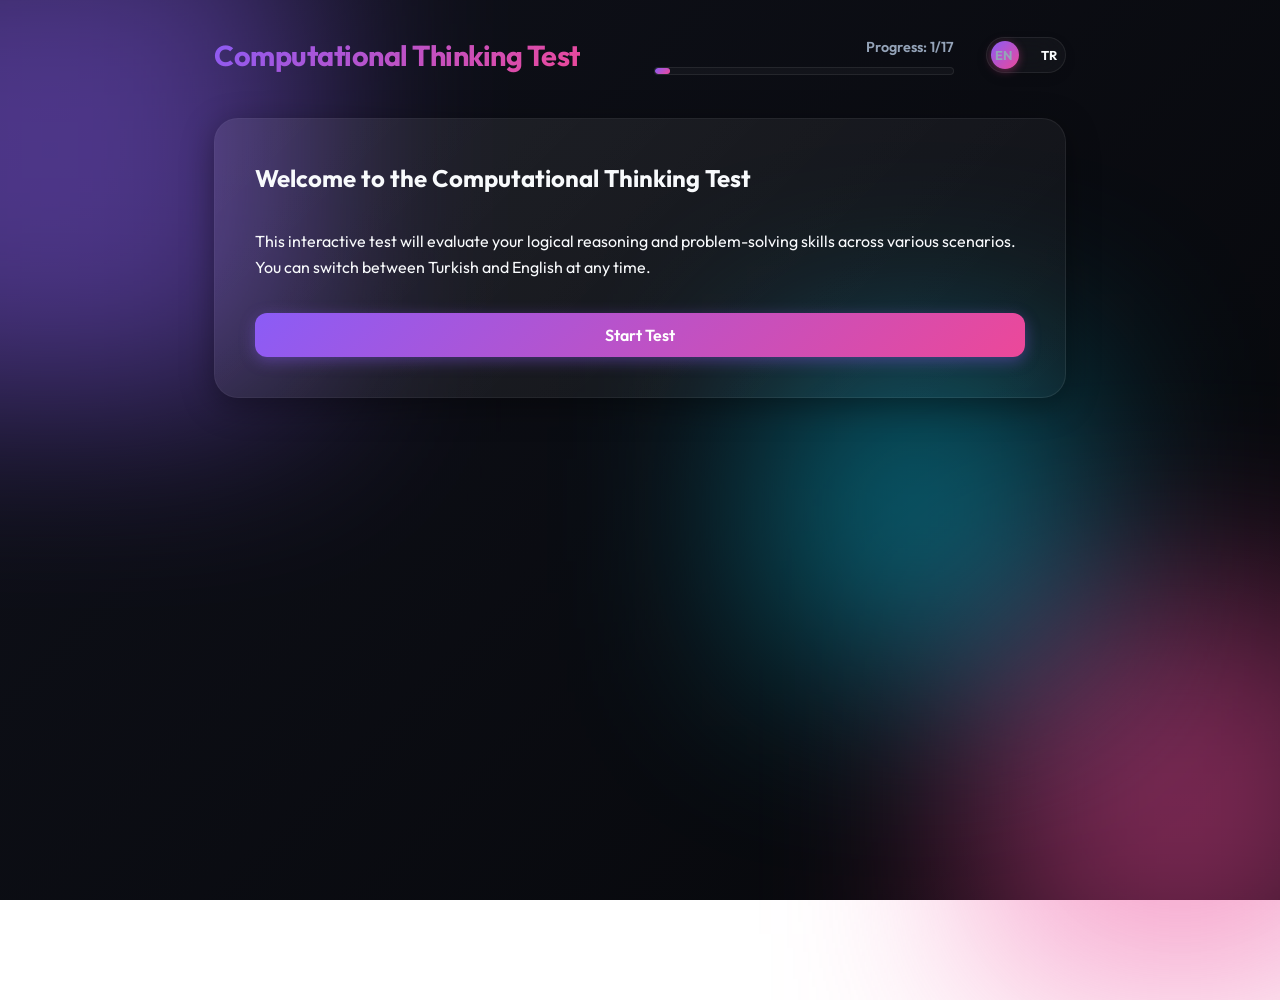
==== index.html @ 3e745f68 "Initial commit: Bilingual Computational Thinking Test Application" ====
<!DOCTYPE html>
<html lang="en">
<head>
  <meta charset="UTF-8">
  <meta name="viewport" content="width=device-width, initial-scale=1.0">
  <title>Computational Thinking Test</title>
  <meta name="description" content="Interactive bilingual Computational Thinking Test for students.">
  <link rel="preconnect" href="https://fonts.googleapis.com">
  <link rel="preconnect" href="https://fonts.gstatic.com" crossorigin>
  <link href="https://fonts.googleapis.com/css2?family=Outfit:wght@300;400;600;700&display=swap" rel="stylesheet">
  <link rel="stylesheet" href="styles.css">
</head>
<body>
  
  <div class="background-blob shape-1"></div>
  <div class="background-blob shape-2"></div>
  <div class="background-blob shape-3"></div>

  <main class="app-container">
    <header class="app-header">
      <h1 id="site-title">Computational Thinking Test</h1>
      
      <div class="header-controls">
        <div class="progress-bar-container">
          <div class="progress-info">
            <span id="progress-text">Progress: 1/17</span>
          </div>
          <div class="progress-bar">
            <div id="progress-fill" class="progress-fill"></div>
          </div>
        </div>

        <div class="lang-toggle">
          <input type="checkbox" id="language-switch" class="lang-checkbox">
          <label for="language-switch" class="lang-label">
            <span class="lang-en">EN</span>
            <span class="lang-tr">TR</span>
            <span class="lang-slider"></span>
          </label>
        </div>
      </div>
    </header>

    <section id="welcome-screen" class="view-section active">
      <div class="glass-card welcome-card">
        <h2 id="welcome-title">Welcome to the Computational Thinking Test</h2>
        <p id="welcome-desc">This interactive test will evaluate your logical reasoning and problem-solving skills across various scenarios. You can switch between Turkish and English at any time.</p>
        <button id="start-btn" class="btn primary-btn">Start Test</button>
      </div>
    </section>

    <section id="quiz-screen" class="view-section hidden">
      <div class="glass-card question-card">
        <div id="images-container" class="images-container">
          <!-- Images injected here dynamically -->
        </div>
        
        <div id="question-text" class="question-text">
          <!-- Text injected here dynamically -->
        </div>

        <div id="options-container" class="options-container">
          <!-- Options injected here dynamically -->
        </div>

        <div class="card-footer">
          <button id="prev-btn" class="btn secondary-btn" disabled>Previous</button>
          <button id="next-btn" class="btn primary-btn">Next</button>
          <button id="finish-btn" class="btn success-btn hidden">Finish Test</button>
        </div>
      </div>
    </section>

    <section id="results-screen" class="view-section hidden">
      <div class="glass-card results-card">
        <h2 id="results-title">Test Complete!</h2>
        <div class="score-circle">
          <span id="score-value">0</span>
          <span class="score-total" id="score-out-of">/ 17</span>
        </div>
        <p id="results-message">Great job completing the test.</p>
        <button id="restart-btn" class="btn primary-btn">Restart Test</button>
      </div>
    </section>

  </main>

  <script type="module" src="app.js"></script>
</body>
</html>
---- styles.css ----
:root {
  --bg-dark: #090a0f;
  --bg-gradient: linear-gradient(135deg, #0f111a 0%, #06070a 100%);
  --text-main: #f8fafc;
  --text-dim: #94a3b8;
  
  /* Primary HSL Gradients */
  --primary-gradient: linear-gradient(135deg, #8b5cf6, #ec4899);
  --success-gradient: linear-gradient(135deg, #10b981, #059669);
  --hover-primary: linear-gradient(135deg, #9f75ff, #f462a6);

  /* Glassmorphism Variables */
  --glass-bg: rgba(255, 255, 255, 0.03);
  --glass-border: rgba(255, 255, 255, 0.08);
  --glass-blur: blur(16px);
  --glass-shadow: 0 8px 32px 0 rgba(0, 0, 0, 0.37);

  /* Font */
  --font-family: 'Outfit', sans-serif;
  --transition: all 0.3s cubic-bezier(0.25, 0.8, 0.25, 1);
}

* {
  margin: 0;
  padding: 0;
  box-sizing: border-box;
}

body {
  font-family: var(--font-family);
  background: var(--bg-gradient);
  background-attachment: fixed;
  color: var(--text-main);
  min-height: 100vh;
  overflow-x: hidden;
  position: relative;
  line-height: 1.6;
}

/* Background Animated Blobs */
.background-blob {
  position: absolute;
  filter: blur(100px);
  z-index: -1;
  opacity: 0.5;
  animation: float 20s infinite alternate;
}

.shape-1 {
  width: 500px;
  height: 500px;
  background: #8b5cf6;
  top: -100px;
  left: -200px;
}

.shape-2 {
  width: 400px;
  height: 400px;
  background: #ec4899;
  bottom: -100px;
  right: -100px;
  animation-delay: -5s;
}

.shape-3 {
  width: 300px;
  height: 300px;
  background: #06b6d4;
  top: 40%;
  left: 60%;
  animation-delay: -10s;
}

@keyframes float {
  0% { transform: translate(0, 0) scale(1); }
  50% { transform: translate(50px, 30px) scale(1.1); }
  100% { transform: translate(-30px, 60px) scale(0.9); }
}

/* Layout container */
.app-container {
  max-width: 900px;
  margin: 0 auto;
  padding: 2rem 1.5rem;
  display: flex;
  flex-direction: column;
  min-height: 100vh;
}

/* Header */
.app-header {
  display: flex;
  flex-wrap: wrap;
  justify-content: space-between;
  align-items: center;
  margin-bottom: 2.5rem;
  gap: 1.5rem;
}

h1#site-title {
  font-size: 1.8rem;
  font-weight: 700;
  background: var(--primary-gradient);
  -webkit-background-clip: text;
  -webkit-text-fill-color: transparent;
  letter-spacing: -0.5px;
}

.header-controls {
  display: flex;
  align-items: center;
  gap: 2rem;
  flex-grow: 1;
  justify-content: flex-end;
}

/* Progress Bar */
.progress-bar-container {
  flex-grow: 1;
  max-width: 300px;
}

.progress-info {
  font-size: 0.9rem;
  color: var(--text-dim);
  margin-bottom: 0.5rem;
  font-weight: 600;
  text-align: right;
}

.progress-bar {
  height: 8px;
  background: var(--glass-bg);
  border: 1px solid var(--glass-border);
  border-radius: 4px;
  overflow: hidden;
}

.progress-fill {
  height: 100%;
  background: var(--primary-gradient);
  width: 5%;
  transition: width 0.5s ease-out;
  border-radius: 4px;
}

/* Toggle Switch for Language */
.lang-toggle {
  position: relative;
}

.lang-checkbox {
  opacity: 0;
  position: absolute;
}

.lang-label {
  display: flex;
  align-items: center;
  justify-content: space-between;
  width: 80px;
  height: 36px;
  background: var(--glass-bg);
  border: 1px solid var(--glass-border);
  border-radius: 20px;
  position: relative;
  cursor: pointer;
  padding: 0 8px;
  font-size: 0.8rem;
  font-weight: 700;
  color: var(--text-dim);
  backdrop-filter: var(--glass-blur);
  box-shadow: 0 4px 12px rgba(0,0,0,0.1);
  transition: var(--transition);
}

.lang-label:hover {
  border-color: rgba(255,255,255,0.2);
}

.lang-slider {
  position: absolute;
  top: 3px;
  left: 4px;
  width: 28px;
  height: 28px;
  background: var(--primary-gradient);
  border-radius: 50%;
  transition: 0.3s transform cubic-bezier(0.25, 0.8, 0.25, 1);
  box-shadow: 0 2px 8px rgba(236, 72, 153, 0.4);
}

.lang-checkbox:checked + .lang-label .lang-slider {
  transform: translateX(42px);
}

.lang-checkbox:checked + .lang-label .lang-en {
  color: var(--text-main);
  z-index: 10;
}

.lang-checkbox:not(:checked) + .lang-label .lang-tr {
  color: var(--text-main);
  z-index: 10;
}

.lang-tr, .lang-en {
  z-index: 1;
  transition: 0.3s color;
}

/* Glassmorphism Cards */
.glass-card {
  background: var(--glass-bg);
  backdrop-filter: var(--glass-blur);
  -webkit-backdrop-filter: var(--glass-blur);
  border: 1px solid var(--glass-border);
  border-radius: 24px;
  padding: 2.5rem;
  box-shadow: var(--glass-shadow);
  position: relative;
  overflow: hidden;
  display: flex;
  flex-direction: column;
  gap: 2rem;
}

.glass-card::before {
  content: '';
  position: absolute;
  top: 0;
  left: 0;
  width: 100%;
  height: 100%;
  background: linear-gradient(135deg, rgba(255,255,255,0.05) 0%, rgba(255,255,255,0) 100%);
  pointer-events: none;
  z-index: -1;
}

/* Typography styles */
.question-text {
  font-size: 1.15rem;
  font-weight: 400;
  color: var(--text-main);
  margin-bottom: 1rem;
}

.question-text strong, .question-text b {
  font-weight: 700;
  color: #fff;
  display: block;
  margin-top: 1rem;
}

/* Data Table Styling within Questions */
.data-table {
  width: 100%;
  border-collapse: separate;
  border-spacing: 0;
  margin: 1.5rem 0;
  border-radius: 12px;
  overflow: hidden;
  border: 1px solid var(--glass-border);
}

.data-table th, .data-table td {
  padding: 12px 16px;
  text-align: left;
  border-bottom: 1px solid rgba(255,255,255,0.05);
  background: rgba(0,0,0,0.2);
}

.data-table th {
  background: rgba(255,255,255,0.05);
  font-weight: 600;
  color: #fff;
}

.data-table tr:last-child td {
  border-bottom: none;
}

/* Images Container */
.images-container {
  display: flex;
  flex-wrap: wrap;
  gap: 1rem;
  justify-content: center;
  align-items: center;
}

.images-container img {
  max-width: 100%;
  height: auto;
  border-radius: 12px;
  box-shadow: 0 4px 20px rgba(0,0,0,0.3);
  border: 1px solid var(--glass-border);
  background: rgba(255,255,255,0.8); /* Ensures contrast for possible transparent PNGs */
  padding: 5px;
  max-height: 250px;
  object-fit: contain;
}

/* Buttons */
.btn {
  padding: 12px 28px;
  font-size: 1rem;
  font-weight: 600;
  border-radius: 12px;
  border: none;
  cursor: pointer;
  font-family: var(--font-family);
  transition: var(--transition);
  display: inline-flex;
  align-items: center;
  justify-content: center;
  gap: 8px;
}

.primary-btn {
  background: var(--primary-gradient);
  color: #fff;
  box-shadow: 0 4px 15px rgba(139, 92, 246, 0.4);
}

.primary-btn:hover:not(:disabled) {
  transform: translateY(-2px);
  box-shadow: 0 8px 25px rgba(139, 92, 246, 0.6);
  background: var(--hover-primary);
}

.secondary-btn {
  background: rgba(255,255,255,0.05);
  color: var(--text-main);
  border: 1px solid rgba(255,255,255,0.1);
}

.secondary-btn:hover:not(:disabled) {
  background: rgba(255,255,255,0.1);
  transform: translateY(-2px);
}

.success-btn {
  background: var(--success-gradient);
  color: #fff;
  box-shadow: 0 4px 15px rgba(16, 185, 129, 0.4);
}

.success-btn:hover:not(:disabled) {
  transform: translateY(-2px);
  box-shadow: 0 8px 25px rgba(16, 185, 129, 0.6);
}

.btn:disabled {
  opacity: 0.5;
  cursor: not-allowed;
}

/* Options */
.options-container {
  display: flex;
  flex-direction: column;
  gap: 1rem;
}

.option-btn {
  background: rgba(255,255,255,0.02);
  border: 1px solid rgba(255,255,255,0.1);
  padding: 16px 20px;
  border-radius: 12px;
  text-align: left;
  font-size: 1.05rem;
  color: var(--text-main);
  cursor: pointer;
  transition: var(--transition);
  position: relative;
  overflow: hidden;
  font-family: var(--font-family);
  display: flex;
  align-items: center;
}

.option-btn:hover {
  background: rgba(255,255,255,0.08);
  border-color: rgba(255,255,255,0.2);
  transform: translateX(4px);
}

.option-btn.selected {
  background: rgba(139, 92, 246, 0.15);
  border-color: #8b5cf6;
  box-shadow: inset 0 0 0 1px #8b5cf6, 0 4px 12px rgba(139, 92, 246, 0.2);
}

.option-btn.selected::before {
  content: '';
  position: absolute;
  left: 0;
  top: 0;
  bottom: 0;
  width: 4px;
  background: var(--primary-gradient);
}

/* Card Footer */
.card-footer {
  display: flex;
  justify-content: space-between;
  margin-top: 1rem;
  border-top: 1px solid var(--glass-border);
  padding-top: 1.5rem;
}

/* Results Screen */
.results-card {
  text-align: center;
  align-items: center;
  padding: 4rem 2rem;
}

#results-title {
  font-size: 2.5rem;
  font-weight: 700;
  margin-bottom: 1rem;
}

.score-circle {
  width: 200px;
  height: 200px;
  border-radius: 50%;
  background: rgba(255,255,255,0.03);
  border: 4px solid #8b5cf6;
  display: flex;
  flex-direction: column;
  justify-content: center;
  align-items: center;
  margin: 1.5rem auto;
  box-shadow: 0 0 30px rgba(139, 92, 246, 0.3), inset 0 0 20px rgba(139, 92, 246, 0.2);
}

#score-value {
  font-size: 4rem;
  font-weight: 700;
  line-height: 1;
  background: var(--primary-gradient);
  -webkit-background-clip: text;
  -webkit-text-fill-color: transparent;
}

.score-total {
  font-size: 1.5rem;
  color: var(--text-dim);
  margin-top: 5px;
}

#results-message {
  font-size: 1.2rem;
  color: var(--text-dim);
  margin-bottom: 2rem;
}

/* View Switching */
.view-section {
  display: none;
  opacity: 0;
  transition: opacity 0.4s ease;
}

.view-section.active {
  display: block;
  opacity: 1;
  animation: fadeIn 0.5s forwards;
}

.hidden {
  display: none !important;
}

@keyframes fadeIn {
  from { opacity: 0; transform: translateY(10px); }
  to { opacity: 1; transform: translateY(0); }
}

@media (max-width: 600px) {
  .app-header {
    flex-direction: column;
    align-items: flex-start;
  }
  
  .header-controls {
    width: 100%;
    justify-content: space-between;
  }
  
  .glass-card {
    padding: 1.5rem;
  }
}
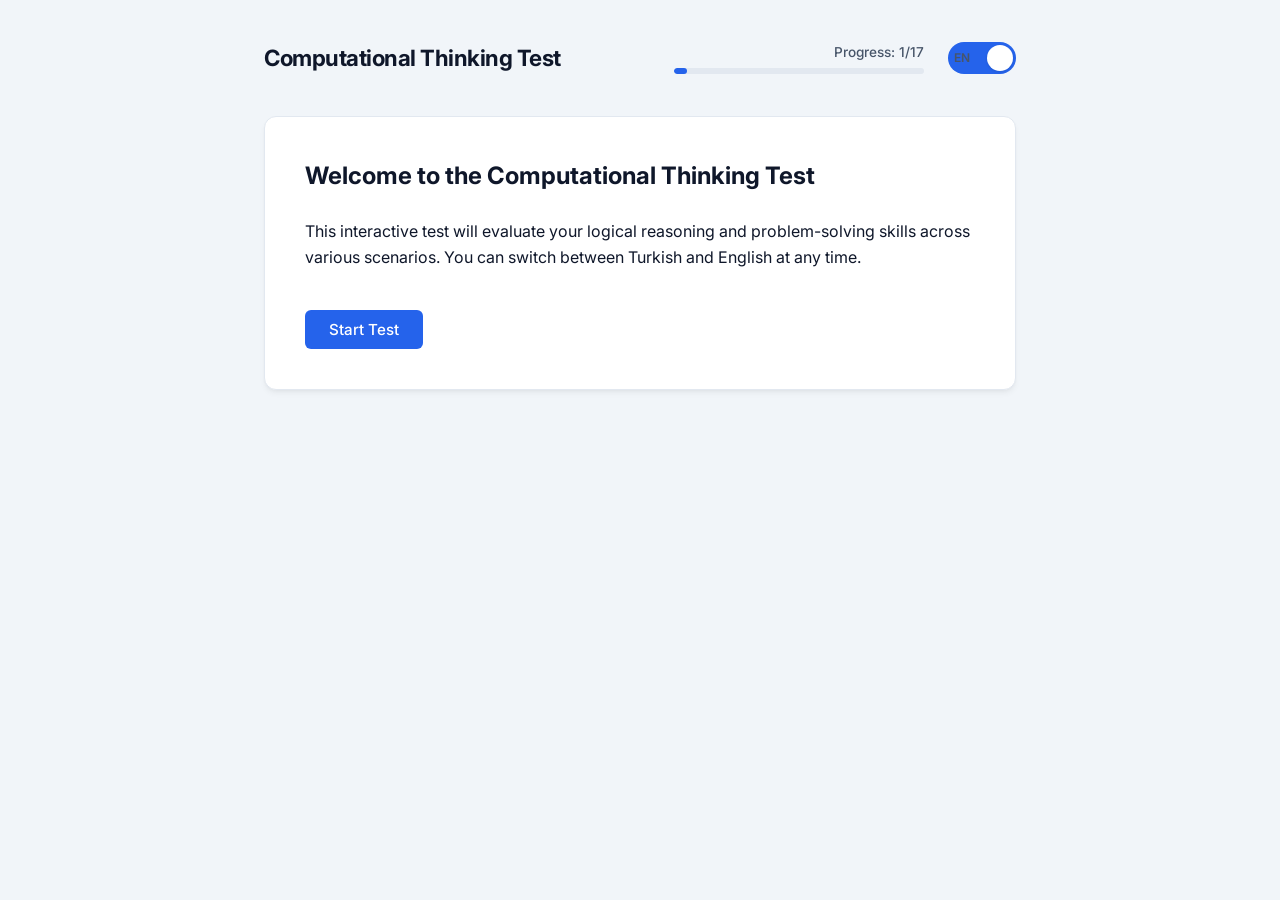
==== commit 26473631: "Fix syntax and CORS issues, update to clean professional design" ====
--- a/index.html
+++ b/index.html
@@ -7,15 +7,11 @@
   <meta name="description" content="Interactive bilingual Computational Thinking Test for students.">
   <link rel="preconnect" href="https://fonts.googleapis.com">
   <link rel="preconnect" href="https://fonts.gstatic.com" crossorigin>
-  <link href="https://fonts.googleapis.com/css2?family=Outfit:wght@300;400;600;700&display=swap" rel="stylesheet">
+  <link href="https://fonts.googleapis.com/css2?family=Inter:wght@400;500;600;700&display=swap" rel="stylesheet">
   <link rel="stylesheet" href="styles.css">
 </head>
 <body>
   
-  <div class="background-blob shape-1"></div>
-  <div class="background-blob shape-2"></div>
-  <div class="background-blob shape-3"></div>
-
   <main class="app-container">
     <header class="app-header">
       <h1 id="site-title">Computational Thinking Test</h1>
@@ -42,15 +38,17 @@
     </header>
 
     <section id="welcome-screen" class="view-section active">
-      <div class="glass-card welcome-card">
+      <div class="solid-card welcome-card">
         <h2 id="welcome-title">Welcome to the Computational Thinking Test</h2>
         <p id="welcome-desc">This interactive test will evaluate your logical reasoning and problem-solving skills across various scenarios. You can switch between Turkish and English at any time.</p>
-        <button id="start-btn" class="btn primary-btn">Start Test</button>
+        <div class="btn-group">
+          <button id="start-btn" class="btn primary-btn">Start Test</button>
+        </div>
       </div>
     </section>
 
     <section id="quiz-screen" class="view-section hidden">
-      <div class="glass-card question-card">
+      <div class="solid-card question-card">
         <div id="images-container" class="images-container">
           <!-- Images injected here dynamically -->
         </div>
@@ -72,19 +70,22 @@
     </section>
 
     <section id="results-screen" class="view-section hidden">
-      <div class="glass-card results-card">
+      <div class="solid-card results-card">
         <h2 id="results-title">Test Complete!</h2>
         <div class="score-circle">
           <span id="score-value">0</span>
           <span class="score-total" id="score-out-of">/ 17</span>
         </div>
         <p id="results-message">Great job completing the test.</p>
-        <button id="restart-btn" class="btn primary-btn">Restart Test</button>
+        <div class="btn-group">
+          <button id="restart-btn" class="btn primary-btn">Restart Test</button>
+        </div>
       </div>
     </section>
 
   </main>
 
-  <script type="module" src="app.js"></script>
+  <script src="data.js"></script>
+  <script src="app.js"></script>
 </body>
 </html>
--- a/styles.css
+++ b/styles.css
@@ -1,23 +1,21 @@
 :root {
-  --bg-dark: #090a0f;
-  --bg-gradient: linear-gradient(135deg, #0f111a 0%, #06070a 100%);
-  --text-main: #f8fafc;
-  --text-dim: #94a3b8;
-  
-  /* Primary HSL Gradients */
-  --primary-gradient: linear-gradient(135deg, #8b5cf6, #ec4899);
-  --success-gradient: linear-gradient(135deg, #10b981, #059669);
-  --hover-primary: linear-gradient(135deg, #9f75ff, #f462a6);
-
-  /* Glassmorphism Variables */
-  --glass-bg: rgba(255, 255, 255, 0.03);
-  --glass-border: rgba(255, 255, 255, 0.08);
-  --glass-blur: blur(16px);
-  --glass-shadow: 0 8px 32px 0 rgba(0, 0, 0, 0.37);
-
-  /* Font */
-  --font-family: 'Outfit', sans-serif;
-  --transition: all 0.3s cubic-bezier(0.25, 0.8, 0.25, 1);
+  --bg-color: #f1f5f9;
+  --bg-elevated: #ffffff;
+  
+  --text-main: #0f172a;
+  --text-secondary: #475569;
+  
+  --primary-color: #2563eb;
+  --primary-hover: #1d4ed8;
+  
+  --success-color: #16a34a;
+  --success-hover: #15803d;
+  
+  --border-color: #e2e8f0;
+  --card-shadow: 0 4px 6px -1px rgba(0, 0, 0, 0.05), 0 2px 4px -2px rgba(0, 0, 0, 0.05);
+
+  --font-family: 'Inter', sans-serif;
+  --transition: all 0.2s ease-in-out;
 }
 
 * {
@@ -28,8 +26,7 @@
 
 body {
   font-family: var(--font-family);
-  background: var(--bg-gradient);
-  background-attachment: fixed;
+  background-color: var(--bg-color);
   color: var(--text-main);
   min-height: 100vh;
   overflow-x: hidden;
@@ -37,52 +34,11 @@
   line-height: 1.6;
 }
 
-/* Background Animated Blobs */
-.background-blob {
-  position: absolute;
-  filter: blur(100px);
-  z-index: -1;
-  opacity: 0.5;
-  animation: float 20s infinite alternate;
-}
-
-.shape-1 {
-  width: 500px;
-  height: 500px;
-  background: #8b5cf6;
-  top: -100px;
-  left: -200px;
-}
-
-.shape-2 {
-  width: 400px;
-  height: 400px;
-  background: #ec4899;
-  bottom: -100px;
-  right: -100px;
-  animation-delay: -5s;
-}
-
-.shape-3 {
-  width: 300px;
-  height: 300px;
-  background: #06b6d4;
-  top: 40%;
-  left: 60%;
-  animation-delay: -10s;
-}
-
-@keyframes float {
-  0% { transform: translate(0, 0) scale(1); }
-  50% { transform: translate(50px, 30px) scale(1.1); }
-  100% { transform: translate(-30px, 60px) scale(0.9); }
-}
-
 /* Layout container */
 .app-container {
-  max-width: 900px;
+  max-width: 800px;
   margin: 0 auto;
-  padding: 2rem 1.5rem;
+  padding: 2.5rem 1.5rem;
   display: flex;
   flex-direction: column;
   min-height: 100vh;
@@ -99,18 +55,16 @@
 }
 
 h1#site-title {
-  font-size: 1.8rem;
+  font-size: 1.4rem;
   font-weight: 700;
-  background: var(--primary-gradient);
-  -webkit-background-clip: text;
-  -webkit-text-fill-color: transparent;
+  color: var(--text-main);
   letter-spacing: -0.5px;
 }
 
 .header-controls {
   display: flex;
   align-items: center;
-  gap: 2rem;
+  gap: 1.5rem;
   flex-grow: 1;
   justify-content: flex-end;
 }
@@ -118,30 +72,29 @@
 /* Progress Bar */
 .progress-bar-container {
   flex-grow: 1;
-  max-width: 300px;
+  max-width: 250px;
 }
 
 .progress-info {
-  font-size: 0.9rem;
-  color: var(--text-dim);
-  margin-bottom: 0.5rem;
-  font-weight: 600;
+  font-size: 0.85rem;
+  color: var(--text-secondary);
+  margin-bottom: 0.3rem;
+  font-weight: 500;
   text-align: right;
 }
 
 .progress-bar {
-  height: 8px;
-  background: var(--glass-bg);
-  border: 1px solid var(--glass-border);
+  height: 6px;
+  background: var(--border-color);
   border-radius: 4px;
   overflow: hidden;
 }
 
 .progress-fill {
   height: 100%;
-  background: var(--primary-gradient);
+  background: var(--primary-color);
   width: 5%;
-  transition: width 0.5s ease-out;
+  transition: width 0.3s ease-out;
   border-radius: 4px;
 }
 
@@ -159,50 +112,52 @@
   display: flex;
   align-items: center;
   justify-content: space-between;
-  width: 80px;
-  height: 36px;
-  background: var(--glass-bg);
-  border: 1px solid var(--glass-border);
-  border-radius: 20px;
+  width: 68px;
+  height: 32px;
+  background: var(--border-color);
+  border-radius: 16px;
   position: relative;
   cursor: pointer;
-  padding: 0 8px;
-  font-size: 0.8rem;
-  font-weight: 700;
-  color: var(--text-dim);
-  backdrop-filter: var(--glass-blur);
-  box-shadow: 0 4px 12px rgba(0,0,0,0.1);
+  padding: 0 6px;
+  font-size: 0.75rem;
+  font-weight: 600;
+  color: var(--text-secondary);
   transition: var(--transition);
-}
-
-.lang-label:hover {
-  border-color: rgba(255,255,255,0.2);
 }
 
 .lang-slider {
   position: absolute;
   top: 3px;
-  left: 4px;
-  width: 28px;
-  height: 28px;
-  background: var(--primary-gradient);
+  left: 3px;
+  width: 26px;
+  height: 26px;
+  background: var(--bg-elevated);
   border-radius: 50%;
-  transition: 0.3s transform cubic-bezier(0.25, 0.8, 0.25, 1);
-  box-shadow: 0 2px 8px rgba(236, 72, 153, 0.4);
+  transition: transform 0.2s ease-in-out;
+  box-shadow: 0 1px 3px rgba(0,0,0,0.1);
 }
 
 .lang-checkbox:checked + .lang-label .lang-slider {
-  transform: translateX(42px);
-}
-
+  transform: translateX(36px);
+}
+
+.lang-checkbox:checked + .lang-label {
+  background: var(--primary-color);
+}
 .lang-checkbox:checked + .lang-label .lang-en {
-  color: var(--text-main);
-  z-index: 10;
-}
-
+  color: var(--text-secondary);
+}
+.lang-checkbox:checked + .lang-label .lang-tr {
+  color: var(--bg-elevated);
+}
+.lang-checkbox:not(:checked) + .lang-label {
+  background: var(--primary-color);
+}
+.lang-checkbox:not(:checked) + .lang-label .lang-en {
+  color: var(--bg-elevated);
+}
 .lang-checkbox:not(:checked) + .lang-label .lang-tr {
-  color: var(--text-main);
-  z-index: 10;
+  color: var(--text-secondary);
 }
 
 .lang-tr, .lang-en {
@@ -210,45 +165,29 @@
   transition: 0.3s color;
 }
 
-/* Glassmorphism Cards */
-.glass-card {
-  background: var(--glass-bg);
-  backdrop-filter: var(--glass-blur);
-  -webkit-backdrop-filter: var(--glass-blur);
-  border: 1px solid var(--glass-border);
-  border-radius: 24px;
+/* Solid Clean Cards */
+.solid-card {
+  background: var(--bg-elevated);
+  border: 1px solid var(--border-color);
+  border-radius: 12px;
   padding: 2.5rem;
-  box-shadow: var(--glass-shadow);
-  position: relative;
-  overflow: hidden;
+  box-shadow: var(--card-shadow);
   display: flex;
   flex-direction: column;
-  gap: 2rem;
-}
-
-.glass-card::before {
-  content: '';
-  position: absolute;
-  top: 0;
-  left: 0;
-  width: 100%;
-  height: 100%;
-  background: linear-gradient(135deg, rgba(255,255,255,0.05) 0%, rgba(255,255,255,0) 100%);
-  pointer-events: none;
-  z-index: -1;
+  gap: 1.5rem;
 }
 
 /* Typography styles */
 .question-text {
-  font-size: 1.15rem;
+  font-size: 1.1rem;
   font-weight: 400;
   color: var(--text-main);
   margin-bottom: 1rem;
 }
 
 .question-text strong, .question-text b {
-  font-weight: 700;
-  color: #fff;
+  font-weight: 600;
+  color: var(--text-main);
   display: block;
   margin-top: 1rem;
 }
@@ -256,29 +195,21 @@
 /* Data Table Styling within Questions */
 .data-table {
   width: 100%;
-  border-collapse: separate;
-  border-spacing: 0;
+  border-collapse: collapse;
   margin: 1.5rem 0;
-  border-radius: 12px;
-  overflow: hidden;
-  border: 1px solid var(--glass-border);
+  font-size: 0.95rem;
 }
 
 .data-table th, .data-table td {
-  padding: 12px 16px;
+  padding: 10px 14px;
   text-align: left;
-  border-bottom: 1px solid rgba(255,255,255,0.05);
-  background: rgba(0,0,0,0.2);
+  border: 1px solid var(--border-color);
 }
 
 .data-table th {
-  background: rgba(255,255,255,0.05);
+  background: var(--bg-color);
   font-weight: 600;
-  color: #fff;
-}
-
-.data-table tr:last-child td {
-  border-bottom: none;
+  color: var(--text-main);
 }
 
 /* Images Container */
@@ -286,28 +217,27 @@
   display: flex;
   flex-wrap: wrap;
   gap: 1rem;
-  justify-content: center;
+  justify-content: flex-start;
   align-items: center;
 }
 
 .images-container img {
   max-width: 100%;
   height: auto;
-  border-radius: 12px;
-  box-shadow: 0 4px 20px rgba(0,0,0,0.3);
-  border: 1px solid var(--glass-border);
-  background: rgba(255,255,255,0.8); /* Ensures contrast for possible transparent PNGs */
+  border-radius: 8px;
+  border: 1px solid var(--border-color);
   padding: 5px;
+  background: #fff;
   max-height: 250px;
   object-fit: contain;
 }
 
 /* Buttons */
 .btn {
-  padding: 12px 28px;
-  font-size: 1rem;
-  font-weight: 600;
-  border-radius: 12px;
+  padding: 10px 24px;
+  font-size: 0.95rem;
+  font-weight: 500;
+  border-radius: 6px;
   border: none;
   cursor: pointer;
   font-family: var(--font-family);
@@ -315,41 +245,38 @@
   display: inline-flex;
   align-items: center;
   justify-content: center;
-  gap: 8px;
+}
+
+.btn-group {
+  margin-top: 1rem;
 }
 
 .primary-btn {
-  background: var(--primary-gradient);
+  background: var(--primary-color);
   color: #fff;
-  box-shadow: 0 4px 15px rgba(139, 92, 246, 0.4);
 }
 
 .primary-btn:hover:not(:disabled) {
-  transform: translateY(-2px);
-  box-shadow: 0 8px 25px rgba(139, 92, 246, 0.6);
-  background: var(--hover-primary);
+  background: var(--primary-hover);
 }
 
 .secondary-btn {
-  background: rgba(255,255,255,0.05);
-  color: var(--text-main);
-  border: 1px solid rgba(255,255,255,0.1);
+  background: var(--bg-elevated);
+  color: var(--text-main);
+  border: 1px solid var(--border-color);
 }
 
 .secondary-btn:hover:not(:disabled) {
-  background: rgba(255,255,255,0.1);
-  transform: translateY(-2px);
+  background: var(--bg-color);
 }
 
 .success-btn {
-  background: var(--success-gradient);
+  background: var(--success-color);
   color: #fff;
-  box-shadow: 0 4px 15px rgba(16, 185, 129, 0.4);
 }
 
 .success-btn:hover:not(:disabled) {
-  transform: translateY(-2px);
-  box-shadow: 0 8px 25px rgba(16, 185, 129, 0.6);
+  background: var(--success-hover);
 }
 
 .btn:disabled {
@@ -361,46 +288,34 @@
 .options-container {
   display: flex;
   flex-direction: column;
-  gap: 1rem;
+  gap: 0.8rem;
 }
 
 .option-btn {
-  background: rgba(255,255,255,0.02);
-  border: 1px solid rgba(255,255,255,0.1);
-  padding: 16px 20px;
-  border-radius: 12px;
+  background: var(--bg-elevated);
+  border: 1px solid var(--border-color);
+  padding: 14px 18px;
+  border-radius: 8px;
   text-align: left;
-  font-size: 1.05rem;
+  font-size: 1rem;
   color: var(--text-main);
   cursor: pointer;
   transition: var(--transition);
-  position: relative;
-  overflow: hidden;
   font-family: var(--font-family);
   display: flex;
   align-items: center;
 }
 
 .option-btn:hover {
-  background: rgba(255,255,255,0.08);
-  border-color: rgba(255,255,255,0.2);
-  transform: translateX(4px);
+  border-color: var(--primary-color);
+  background: #eff6ff; /* light blue hint */
 }
 
 .option-btn.selected {
-  background: rgba(139, 92, 246, 0.15);
-  border-color: #8b5cf6;
-  box-shadow: inset 0 0 0 1px #8b5cf6, 0 4px 12px rgba(139, 92, 246, 0.2);
-}
-
-.option-btn.selected::before {
-  content: '';
-  position: absolute;
-  left: 0;
-  top: 0;
-  bottom: 0;
-  width: 4px;
-  background: var(--primary-gradient);
+  background: #eff6ff;
+  border-color: var(--primary-color);
+  box-shadow: inset 0 0 0 1px var(--primary-color);
+  font-weight: 500;
 }
 
 /* Card Footer */
@@ -408,7 +323,7 @@
   display: flex;
   justify-content: space-between;
   margin-top: 1rem;
-  border-top: 1px solid var(--glass-border);
+  border-top: 1px solid var(--border-color);
   padding-top: 1.5rem;
 }
 
@@ -416,61 +331,58 @@
 .results-card {
   text-align: center;
   align-items: center;
-  padding: 4rem 2rem;
+  padding: 3rem 2rem;
 }
 
 #results-title {
-  font-size: 2.5rem;
+  font-size: 2rem;
   font-weight: 700;
-  margin-bottom: 1rem;
+  margin-bottom: 0.5rem;
 }
 
 .score-circle {
-  width: 200px;
-  height: 200px;
+  margin: 1.5rem auto;
+  padding: 2rem;
   border-radius: 50%;
-  background: rgba(255,255,255,0.03);
-  border: 4px solid #8b5cf6;
+  background: #eff6ff;
+  border: 4px solid var(--primary-color);
+  width: 160px;
+  height: 160px;
   display: flex;
   flex-direction: column;
+  align-items: center;
   justify-content: center;
-  align-items: center;
-  margin: 1.5rem auto;
-  box-shadow: 0 0 30px rgba(139, 92, 246, 0.3), inset 0 0 20px rgba(139, 92, 246, 0.2);
 }
 
 #score-value {
-  font-size: 4rem;
+  font-size: 3rem;
   font-weight: 700;
+  color: var(--primary-color);
   line-height: 1;
-  background: var(--primary-gradient);
-  -webkit-background-clip: text;
-  -webkit-text-fill-color: transparent;
 }
 
 .score-total {
-  font-size: 1.5rem;
-  color: var(--text-dim);
-  margin-top: 5px;
+  font-size: 1.2rem;
+  color: var(--text-secondary);
 }
 
 #results-message {
-  font-size: 1.2rem;
-  color: var(--text-dim);
-  margin-bottom: 2rem;
+  font-size: 1.1rem;
+  color: var(--text-secondary);
+  margin-bottom: 1.5rem;
 }
 
 /* View Switching */
 .view-section {
   display: none;
   opacity: 0;
-  transition: opacity 0.4s ease;
+  transition: opacity 0.3s ease;
 }
 
 .view-section.active {
   display: block;
   opacity: 1;
-  animation: fadeIn 0.5s forwards;
+  animation: fadeIn 0.4s forwards;
 }
 
 .hidden {
@@ -478,7 +390,7 @@
 }
 
 @keyframes fadeIn {
-  from { opacity: 0; transform: translateY(10px); }
+  from { opacity: 0; transform: translateY(5px); }
   to { opacity: 1; transform: translateY(0); }
 }
 
@@ -493,7 +405,7 @@
     justify-content: space-between;
   }
   
-  .glass-card {
+  .solid-card {
     padding: 1.5rem;
   }
 }
